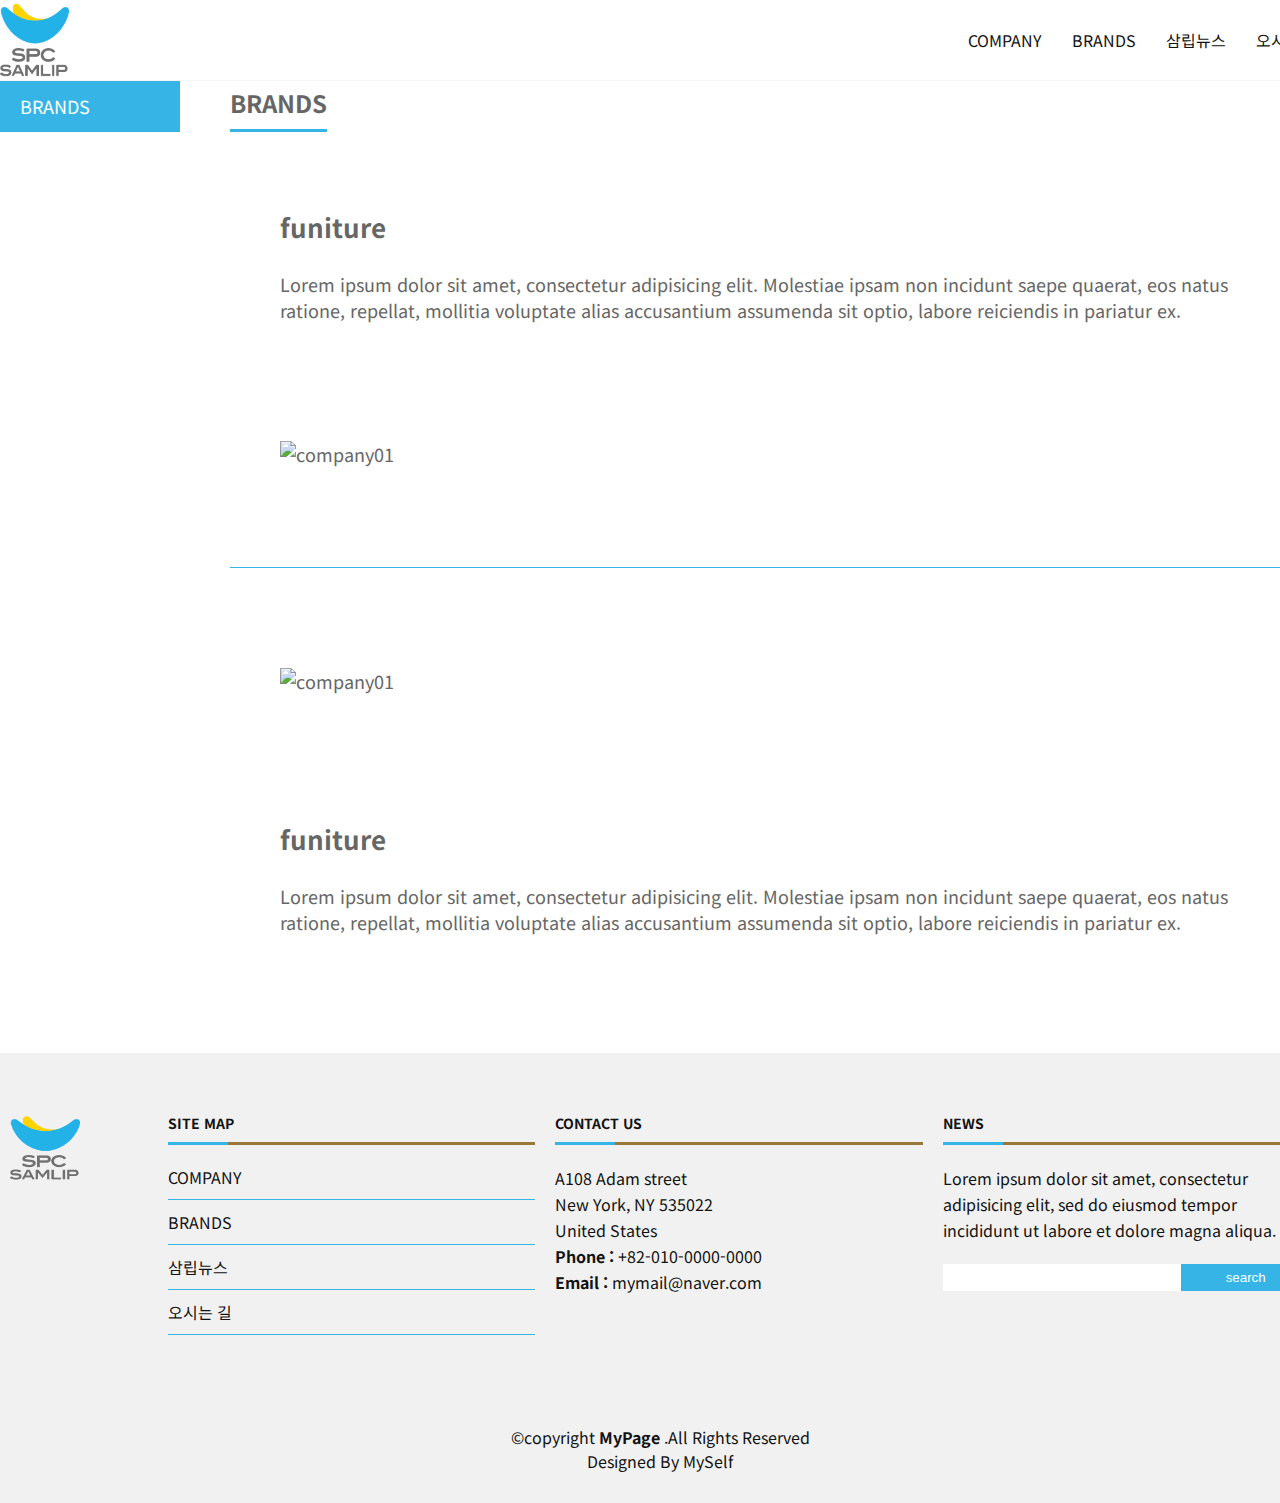
==== brands/brands.html @ 0f2d776e "samlip sass" ====
<!DOCTYPE html>
<html lang="ko" dir="ltr">
  <head>
    <meta charset="utf-8">
    <title>SPC 삼립</title>
    <link rel="stylesheet" href="../css/style.min.css">
    <script type="text/javascript" src="../js/jquery.min.js"></script>
    <script type="text/javascript" src="../js/common.js"></script>
  </head>
  <body class="subpage">
    <div id="wrap">
      <header id="header">
        <!-- 로고 -->
        <h1 id="top-logo">
          <a href="../index.html"><img src="../img/logo/spc-samlip-logo-new.png" alt="logo"></a>
        </h1>
        <!-- 메인메뉴 -->
        <nav id="top-nav">
          <ul>
            <li>
              <a href="../company/introduce.html">COMPANY</a>
              <ul class="sub-menu">
                <li><a href="../company/introduce.html">경영이념</a></li>
                <li><a href="../company/history.html">연혁</a></li>
                <li><a href="../company/ci.html">CI/BI</a></li>
              </ul>
            </li>
            <li><a href="../brands/brands.html">BRANDS</a></li>
            <li><a href="../community/news.html">삼립뉴스</a>
              <ul class="sub-menu">
                <li><a href="../community/news.html">보도자료</a></li>
                <li><a href="../community/recruit.html">공고</a></li>
                <li><a href="../community/notice.html">공지사항</a></li>
              </ul>
            </li>
            <li><a href="../location/location.html">오시는 길</a></li>
          </ul>
        </nav>
      </header>
      <main>
        <!-- content area-->
        <div class="container">
          <!-- 왼쪽 메뉴 -->
          <aside id="lnb">
            <ul>
              <li><a href="../brands/brands.html">BRANDS</a></li>
            </ul>
          </aside>
          <!-- 컨텐츠 본문 영역 -->
          <div class="content">
            <h2 class="sub-title"><span>BRANDS</span></h2>
            <div class="inner">
              <div class="box">
                <div class="items">
                  <h3 class="title">funiture</h3>
                  <p>Lorem ipsum dolor sit amet, consectetur adipisicing elit. Molestiae ipsam non incidunt saepe quaerat, eos natus ratione, repellat, mollitia voluptate alias accusantium assumenda sit optio, labore reiciendis in pariatur ex.</p>
                </div>
                <div class="items">
                  <img src="../img/company/company_img01.jpg" alt="company01">
                </div>
              </div>
            </div>
            <div class="inner">
              <div class="box">
                <div class="items">
                  <img src="../img/company/company_img02.jpg" alt="company01">
                </div>
                <div class="items">
                  <h3 class="title">funiture</h3>
                  <p>Lorem ipsum dolor sit amet, consectetur adipisicing elit. Molestiae ipsam non incidunt saepe quaerat, eos natus ratione, repellat, mollitia voluptate alias accusantium assumenda sit optio, labore reiciendis in pariatur ex.</p>
                </div>
              </div>
            </div>
          </div>
        </div>
      </main>
      <footer id="footer">
        <!-- footer상단영역 -->
        <div class="footer-top">
          <div class="container">
            <div class="row">
              <div class="column footer-logo">
                <!-- footer logo -->
                <img src="../img/logo/spc-samlip-logo-new.png" alt="">
              </div>
              <div class="column">
                <h4>site map</h4>
                <ul>
                  <li><a href="../company/introduce.html">COMPANY</a></li>
                  <li><a href="../brands/brands.html">BRANDS</a></li>
                  <li><a href="../community/news.html">삼립뉴스</a></li>
                  <li><a href="../location/location.html">오시는 길</a></li>
                </ul>
              </div>
              <div class="column">
                <h4>contact us</h4>
                <p>
                  A108 Adam street<br>
                  New York, NY 535022<br>
                  United States<br>
                  <strong>Phone : </strong><a href="tel:+82-10-0000-0000">+82-010-0000-0000</a><br>
                  <strong>Email : </strong><a href="mailto:mymail@naver.com">mymail@naver.com</a>
                </p>
              </div>
              <div class="column news">
                <h4>news</h4>
                <p>Lorem ipsum dolor sit amet, consectetur adipisicing elit, sed do eiusmod tempor incididunt ut labore et dolore magna aliqua.</p>
                <form>
                  <input type="text" name="search"><input type="submit" value="search">
                  <!-- input한줄 띄우고 하면 공백생김 -->
                </form>
              </div>
            </div>
          </div>
        </div>
        <!-- footer하단영역 -->
        <div class="container">
          <div class="copyright">
            &copy;copyright <strong>MyPage</strong> .All Rights Reserved
          </div>
          <div class="credits">
            Designed By <a href="mailto:5446911s2@daum.net">MySelf</a>
          </div>
        </div>
      </footer>
    </div>
  </body>
</html>
---- css/style.min.css ----
@import url("https://fonts.googleapis.com/css2?family=Noto+Sans+KR:wght@100;300;400;500;700;900&display=swap");html,body{height:100%}body{background:#fff;color:#666;font-family:'Noto Sans KR', sans-serif}html,body,ul,li,h1,h2,h4,h5,h6,dd,dl,dt{margin:0;padding:0}li{list-style:none}a{text-decoration:none;color:#121212;transition:.5s}a:hover{color:#36b4e5}.gbtn{display:inline-block;box-sizing:border-box;padding:0 20px;height:50px;line-height:50px;text-align:center;background:#36b4e5;color:#fff;border:1px solid #36b4e5}.gbtn:hover{background:#fff;color:#36b4e5}.box{display:flex}.box .items{box-sizing:border-box;padding:50px;flex:100%;flex-shrink:0;font-size:18px}.box .items .title{font-size:26px}.box .items img{width:100%}.box.items_2 .items{flex:50%}table{width:100%;table-layout:fixed;border-collapse:collapse}table th{padding:20px 15px;text-align:left;font-weight:500;font-size:14px;color:#fff}table th:nth-child(1){width:60%}table td{padding:15px;text-align:left;vertical-align:middle;font-weight:300;font-size:14px;color:#666;border-bottom:1px solid #997939;border-collapse:collapse}table td:nth-child(1){width:60%}table+.gbtn{margin-top:20px}table+.gbtn.right{float:right}.tbl-header{background-color:#f1f1f1}.tbl-content{margin-top:0}.accordian dl{margin:50px auto}.accordian dl dt{font-size:18px;text-indent:3em;color:white;line-height:35px;height:35px;background:#f1f1f1}.accordian dl dd{height:300px;background:#d4d0c8}.accordian dl dd p{text-indent:1em;padding:20px}.map-info-window{width:150px;text-align:center;padding:6px 0}#wrap{width:1320px;margin:0 auto}#wrap #header{position:relative;height:80px;border-bottom:1px solid #f5f5f5}#wrap #header #top-logo{float:left}#wrap #header #top-logo a{height:80px;line-height:80px}#wrap #header #top-logo a img{position:absolute;height:100%}#wrap #header #top-nav{position:relative;height:80px;float:right}#wrap #header #top-nav ul{float:left}#wrap #header #top-nav ul li{position:relative;float:left;margin-left:30px}#wrap #header #top-nav ul li:first-child{margin-left:0}#wrap #header #top-nav ul li a{display:inline-block;width:100%;height:100%;line-height:80px}#wrap #header #top-nav ul li:hover .sub-menu{visibility:visible;top:100%;opacity:1}#wrap #header #top-nav ul li .sub-menu{position:absolute;border:1px solid #36b4e5;visibility:hidden;top:calc(100% - 3px);opacity:0;transition:.3s;z-index:500}#wrap #header #top-nav ul li .sub-menu li{width:100%;margin:0;background:#fff;box-sizing:border-box;padding:0 10px;min-width:150px;transition:.3s}#wrap #header #top-nav ul li .sub-menu li:hover{background:#36b4e5}#wrap #header #top-nav ul li .sub-menu li:hover a{color:#fff}#wrap #header #top-nav ul li .sub-menu li a{line-height:40px;height:40px}#wrap main{min-height:calc(100vh - (80px + 80px + 51px))}#wrap #footer{margin-top:50px;color:#121212;background:#f1f1f1}#wrap #footer .footer-top{padding:60px 0 30px}#wrap #footer>.container{padding:30px 0;text-align:center}#wrap #footer .container .row{display:flex;justify-content:center;flex-wrap:wrap}#wrap #footer .container .row .footer-logo img{height:70px;width:70px}#wrap #footer .container .row .column{flex:25%;padding:0 10px;margin-bottom:30px;box-sizing:border-box}#wrap #footer .container .row .column.footer-logo{flex:100px}#wrap #footer .container .row .column.footer-logo h3{font-size:34px;padding:2px 0 2px 0px;line-height:1;font-weight:700;letter-spacing:3px}#wrap #footer .container .row .column h4{position:relative;font-size:14px;font-weight:700;text-transform:uppercase;padding-bottom:12px;margin-bottom:20px}#wrap #footer .container .row .column h4:before,#wrap #footer .container .row .column h4:after{content:'';position:absolute;display:block;bottom:0px}#wrap #footer .container .row .column h4:before{width:100%;height:3px;background:#997939}#wrap #footer .container .row .column h4:after{width:60px;height:3px;background:#36b4e5}#wrap #footer .container .row .column ul li{border-bottom:1px solid #36b4e5;padding:10px 0}#wrap #footer .container .row .column ul li:first-child{padding-top:0}#wrap #footer .container .row .column p{line-height:26px}#wrap #footer .container .row .column.news p{margin-bottom:20px}#wrap #footer .container .row .column.news input[type=text]{border:0;padding:6px 8px;width:65%;box-sizing:border-box}#wrap #footer .container .row .column.news input[type=submit]{border:0;padding:6px 0px;width:35%;background:#36b4e5;color:white;cursor:pointer}.mainbanner{position:relative;display:block;height:550px;background-image:url("../img/main/spc-samlip-good-food-happy-life.jpg");background-repeat:no-repeat;background-size:cover}.mainbanner.second{background-image:url("../img/main/spc-samlip-main-banner-01.jpg")}.mainbanner.third{background-image:url("../img/main/spc-samlip-main-banner-02.jpg")}.mainbanner.forth{background-image:url("../img/main/spc-samlip-main-banner-03.jpg")}.mainbanner.fifth{background-image:url("../img/main/slide-fresh-02.jpg")}.inner:nth-child(1){margin-top:50px}.inner .box.items_2 .itmes h3{margin-bottom:20px}.inner .box.items_2 .itmes p{margin-top:20px}.inner .box.items_2 .itmes p+a{margin-top:50px}.swiper .swiper-wrapper .swiper-slide h2{font-size:4.43rem;letter-spacing:0.5px;line-height:1;color:#fff;display:block}.swiper .swiper-wrapper .swiper-slide p{font-size:1.131rem;line-height:1.36;font-weight:500}body.subpage main .container{display:flex}body.subpage main .container #lnb{flex:230px;flex-shrink:0;flex-grow:0;box-sizing:border-box;padding-right:50px}body.subpage main .container #lnb ul li{border-bottom:1px solid #36b4e5}body.subpage main .container #lnb ul li a{display:inline-block;width:100%;height:100%;line-height:50px;font-size:18px;box-sizing:border-box;transition:.5s}body.subpage main .container #lnb ul li a:hover{padding-left:20px}body.subpage main .container #lnb ul li a.on{color:#fff;background:#36b4e5;padding-left:20px}body.subpage main .container .sub-title+.tbl-header{margin-top:50px}body.subpage main .container .sub-title span{position:relative;display:inline-block;line-height:43px;padding-bottom:8px}body.subpage main .container .sub-title span:after{content:'';position:absolute;height:3px;background:#36b4e5;width:100%;bottom:0;left:0}body.subpage main .container .inner+.inner{margin-top:50px;padding-top:50px;border-top:1px solid #36b4e5}body.subpage main .container .inner .box{flex-wrap:wrap}
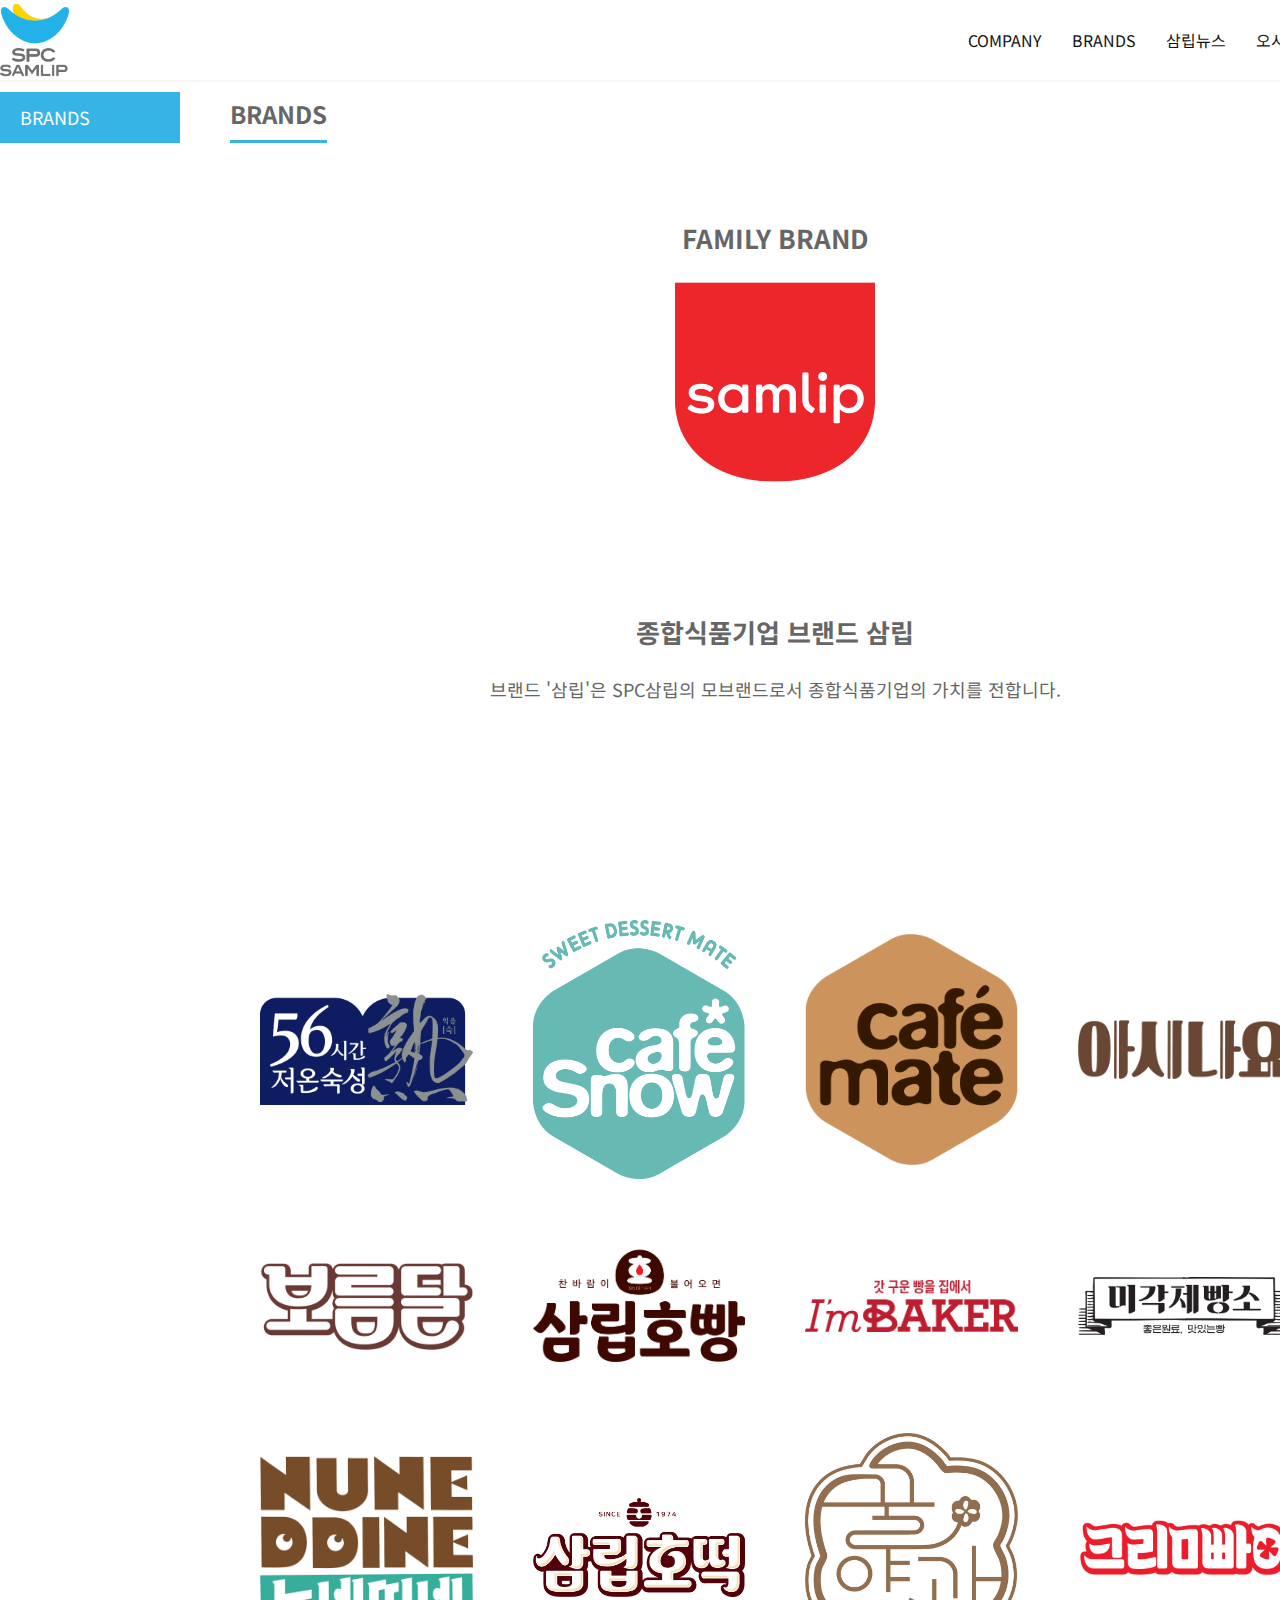
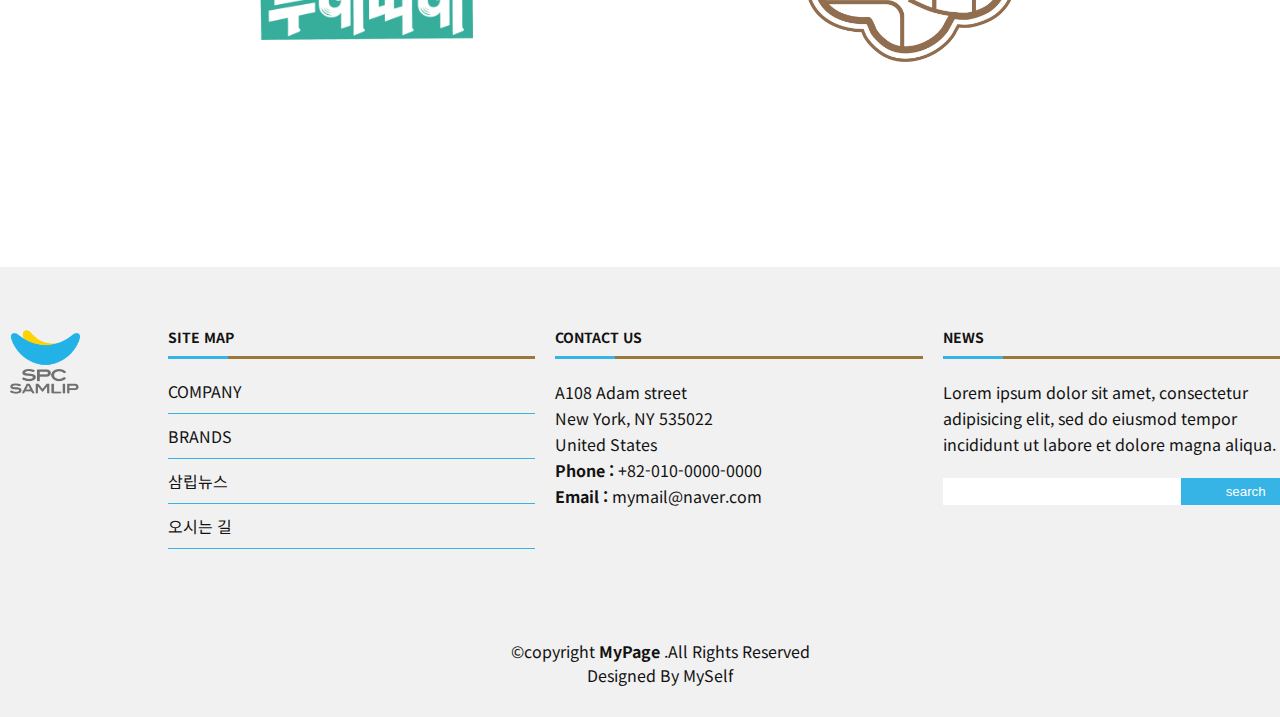
==== commit 28b03021: "subpage" ====
--- a/brands/brands.html
+++ b/brands/brands.html
@@ -1,128 +1,187 @@
 <!DOCTYPE html>
 <html lang="ko" dir="ltr">
-  <head>
-    <meta charset="utf-8">
-    <title>SPC 삼립</title>
-    <link rel="stylesheet" href="../css/style.min.css">
-    <script type="text/javascript" src="../js/jquery.min.js"></script>
-    <script type="text/javascript" src="../js/common.js"></script>
-  </head>
-  <body class="subpage">
-    <div id="wrap">
-      <header id="header">
-        <!-- 로고 -->
-        <h1 id="top-logo">
-          <a href="../index.html"><img src="../img/logo/spc-samlip-logo-new.png" alt="logo"></a>
-        </h1>
-        <!-- 메인메뉴 -->
-        <nav id="top-nav">
+
+<head>
+  <meta charset="utf-8">
+  <title>SPC 삼립</title>
+  <link rel="stylesheet" href="../css/style.min.css">
+  <script type="text/javascript" src="../js/jquery.min.js"></script>
+  <script type="text/javascript" src="../js/common.js"></script>
+</head>
+
+<body class="subpage">
+  <div id="wrap">
+    <header id="header">
+      <!-- 로고 -->
+      <h1 id="top-logo">
+        <a href="../index.html"><img src="../img/logo/spc-samlip-logo-new.png" alt="logo"></a>
+      </h1>
+      <!-- 메인메뉴 -->
+      <nav id="top-nav">
+        <ul>
+          <li>
+            <a href="../company/introduce.html">COMPANY</a>
+            <ul class="sub-menu">
+              <li><a href="../company/introduce.html">경영이념</a></li>
+              <li><a href="../company/history.html">연혁</a></li>
+              <li><a href="../company/ci.html">CI/BI</a></li>
+            </ul>
+          </li>
+          <li><a href="../brands/brands.html">BRANDS</a></li>
+          <li><a href="../community/news.html">삼립뉴스</a>
+            <ul class="sub-menu">
+              <li><a href="../community/news.html">보도자료</a></li>
+              <li><a href="../community/recruit.html">공고</a></li>
+              <li><a href="../community/notice.html">공지사항</a></li>
+            </ul>
+          </li>
+          <li><a href="../location/location.html">오시는 길</a></li>
+        </ul>
+      </nav>
+    </header>
+    <main>
+      <!-- content area-->
+      <div class="container">
+        <!-- 왼쪽 메뉴 -->
+        <aside id="lnb">
           <ul>
-            <li>
-              <a href="../company/introduce.html">COMPANY</a>
-              <ul class="sub-menu">
-                <li><a href="../company/introduce.html">경영이념</a></li>
-                <li><a href="../company/history.html">연혁</a></li>
-                <li><a href="../company/ci.html">CI/BI</a></li>
-              </ul>
-            </li>
             <li><a href="../brands/brands.html">BRANDS</a></li>
-            <li><a href="../community/news.html">삼립뉴스</a>
-              <ul class="sub-menu">
-                <li><a href="../community/news.html">보도자료</a></li>
-                <li><a href="../community/recruit.html">공고</a></li>
-                <li><a href="../community/notice.html">공지사항</a></li>
-              </ul>
-            </li>
-            <li><a href="../location/location.html">오시는 길</a></li>
           </ul>
-        </nav>
-      </header>
-      <main>
-        <!-- content area-->
-        <div class="container">
-          <!-- 왼쪽 메뉴 -->
-          <aside id="lnb">
-            <ul>
-              <li><a href="../brands/brands.html">BRANDS</a></li>
-            </ul>
-          </aside>
-          <!-- 컨텐츠 본문 영역 -->
-          <div class="content">
-            <h2 class="sub-title"><span>BRANDS</span></h2>
-            <div class="inner">
-              <div class="box">
-                <div class="items">
-                  <h3 class="title">funiture</h3>
-                  <p>Lorem ipsum dolor sit amet, consectetur adipisicing elit. Molestiae ipsam non incidunt saepe quaerat, eos natus ratione, repellat, mollitia voluptate alias accusantium assumenda sit optio, labore reiciendis in pariatur ex.</p>
+        </aside>
+        <!-- 컨텐츠 본문 영역 -->
+        <div class="content">
+          <h2 class="sub-title"><span>BRANDS</span></h2>
+          <div class="inner">
+            <div class="box wrap">
+              <div class="items">
+                <h3 class="title">FAMILY BRAND</h3>
+                <a href="#"><img src="../img/brands/samlip-logo.png" alt="logo" style="width: 202px;"></a>
+              </div>
+              <div class="items">
+                <h3 class="title">종합식품기업 브랜드 삼립</h3>
+                <p>브랜드 '삼립'은 SPC삼립의 모브랜드로서 종합식품기업의 가치를 전합니다.</p>
+              </div>
+            </div>
+          </div>
+          <!-- column layout -->
+          <section id="ourbrand">
+            <div class="row">
+              <!-- <h2>Our Clients</h2> -->
+              <div class="column">
+                <div class="inner none-type">
+                  <img src="../img/brands/bakery/56_logo-1.png" alt="bakery01">
                 </div>
-                <div class="items">
-                  <img src="../img/company/company_img01.jpg" alt="company01">
+              </div>
+              <div class="column">
+                <div class="inner none-type">
+                  <img src="../img/brands/bakery/cafe-snow-new-bi.png" alt="bakery02">
+                </div>
+              </div>
+              <div class="column">
+                <div class="inner none-type">
+                  <img src="../img/brands/bakery/cafemate-logo-original.png" alt="bakery03">
+                </div>
+              </div>
+              <div class="column">
+                <div class="inner none-type">
+                  <img src="../img/brands/bakery/castella-logo-original.png" alt="bakery04">
+                </div>
+              </div>
+              <div class="column">
+                <div class="inner none-type">
+                  <img src="../img/brands/bakery/fullmoon-logo.png" alt="bakery05">
+                </div>
+              </div>
+              <div class="column">
+                <div class="inner none-type">
+                  <img src="../img/brands/bakery/hopang-logo-original-1.png" alt="bakery06">
+                </div>
+              </div>
+              <div class="column">
+                <div class="inner none-type">
+                  <img src="../img/brands/bakery/logo-imbaker.png" alt="bakery07">
+                </div>
+              </div>
+              <div class="column">
+                <div class="inner none-type">
+                  <img src="../img/brands/bakery/meegak.png" alt="bakery08">
+                </div>
+              </div>
+              <div class="column">
+                <div class="inner none-type">
+                  <img src="../img/brands/bakery/nuneddine-logo-original.png" alt="bakery09">
+                </div>
+              </div>
+              <div class="column">
+                <div class="inner none-type">
+                  <img src="../img/brands/bakery/samlip-hodduk.png" alt="bakery10">
+                </div>
+              </div>
+              <div class="column">
+                <div class="inner none-type">
+                  <img src="../img/brands/bakery/sweet-teafood-logo-original-1.png" alt="bakery11">
+                </div>
+              </div>
+              <div class="column">
+                <div class="inner none-type">
+                  <img src="../img/brands/bakery/cream-logo-origin.png" alt="bakery12">
                 </div>
               </div>
             </div>
-            <div class="inner">
-              <div class="box">
-                <div class="items">
-                  <img src="../img/company/company_img02.jpg" alt="company01">
-                </div>
-                <div class="items">
-                  <h3 class="title">funiture</h3>
-                  <p>Lorem ipsum dolor sit amet, consectetur adipisicing elit. Molestiae ipsam non incidunt saepe quaerat, eos natus ratione, repellat, mollitia voluptate alias accusantium assumenda sit optio, labore reiciendis in pariatur ex.</p>
-                </div>
-              </div>
+          </section>
+        </div>
+      </div>
+    </main>
+    <footer id="footer">
+      <!-- footer상단영역 -->
+      <div class="footer-top">
+        <div class="container">
+          <div class="row">
+            <div class="column footer-logo">
+              <!-- footer logo -->
+              <img src="../img/logo/spc-samlip-logo-new.png" alt="">
+            </div>
+            <div class="column">
+              <h4>site map</h4>
+              <ul>
+                <li><a href="../company/introduce.html">COMPANY</a></li>
+                <li><a href="../brands/brands.html">BRANDS</a></li>
+                <li><a href="../community/news.html">삼립뉴스</a></li>
+                <li><a href="../location/location.html">오시는 길</a></li>
+              </ul>
+            </div>
+            <div class="column">
+              <h4>contact us</h4>
+              <p>
+                A108 Adam street<br>
+                New York, NY 535022<br>
+                United States<br>
+                <strong>Phone : </strong><a href="tel:+82-10-0000-0000">+82-010-0000-0000</a><br>
+                <strong>Email : </strong><a href="mailto:mymail@naver.com">mymail@naver.com</a>
+              </p>
+            </div>
+            <div class="column news">
+              <h4>news</h4>
+              <p>Lorem ipsum dolor sit amet, consectetur adipisicing elit, sed do eiusmod tempor incididunt ut labore et dolore magna aliqua.</p>
+              <form>
+                <input type="text" name="search"><input type="submit" value="search">
+                <!-- input한줄 띄우고 하면 공백생김 -->
+              </form>
             </div>
           </div>
         </div>
-      </main>
-      <footer id="footer">
-        <!-- footer상단영역 -->
-        <div class="footer-top">
-          <div class="container">
-            <div class="row">
-              <div class="column footer-logo">
-                <!-- footer logo -->
-                <img src="../img/logo/spc-samlip-logo-new.png" alt="">
-              </div>
-              <div class="column">
-                <h4>site map</h4>
-                <ul>
-                  <li><a href="../company/introduce.html">COMPANY</a></li>
-                  <li><a href="../brands/brands.html">BRANDS</a></li>
-                  <li><a href="../community/news.html">삼립뉴스</a></li>
-                  <li><a href="../location/location.html">오시는 길</a></li>
-                </ul>
-              </div>
-              <div class="column">
-                <h4>contact us</h4>
-                <p>
-                  A108 Adam street<br>
-                  New York, NY 535022<br>
-                  United States<br>
-                  <strong>Phone : </strong><a href="tel:+82-10-0000-0000">+82-010-0000-0000</a><br>
-                  <strong>Email : </strong><a href="mailto:mymail@naver.com">mymail@naver.com</a>
-                </p>
-              </div>
-              <div class="column news">
-                <h4>news</h4>
-                <p>Lorem ipsum dolor sit amet, consectetur adipisicing elit, sed do eiusmod tempor incididunt ut labore et dolore magna aliqua.</p>
-                <form>
-                  <input type="text" name="search"><input type="submit" value="search">
-                  <!-- input한줄 띄우고 하면 공백생김 -->
-                </form>
-              </div>
-            </div>
-          </div>
+      </div>
+      <!-- footer하단영역 -->
+      <div class="container">
+        <div class="copyright">
+          &copy;copyright <strong>MyPage</strong> .All Rights Reserved
         </div>
-        <!-- footer하단영역 -->
-        <div class="container">
-          <div class="copyright">
-            &copy;copyright <strong>MyPage</strong> .All Rights Reserved
-          </div>
-          <div class="credits">
-            Designed By <a href="mailto:5446911s2@daum.net">MySelf</a>
-          </div>
+        <div class="credits">
+          Designed By <a href="mailto:5446911s2@daum.net">MySelf</a>
         </div>
-      </footer>
-    </div>
-  </body>
+      </div>
+    </footer>
+  </div>
+</body>
+
 </html>
--- a/css/style.min.css
+++ b/css/style.min.css
@@ -1 +1 @@
-@import url("https://fonts.googleapis.com/css2?family=Noto+Sans+KR:wght@100;300;400;500;700;900&display=swap");html,body{height:100%}body{background:#fff;color:#666;font-family:'Noto Sans KR', sans-serif}html,body,ul,li,h1,h2,h4,h5,h6,dd,dl,dt{margin:0;padding:0}li{list-style:none}a{text-decoration:none;color:#121212;transition:.5s}a:hover{color:#36b4e5}.gbtn{display:inline-block;box-sizing:border-box;padding:0 20px;height:50px;line-height:50px;text-align:center;background:#36b4e5;color:#fff;border:1px solid #36b4e5}.gbtn:hover{background:#fff;color:#36b4e5}.box{display:flex}.box .items{box-sizing:border-box;padding:50px;flex:100%;flex-shrink:0;font-size:18px}.box .items .title{font-size:26px}.box .items img{width:100%}.box.items_2 .items{flex:50%}table{width:100%;table-layout:fixed;border-collapse:collapse}table th{padding:20px 15px;text-align:left;font-weight:500;font-size:14px;color:#fff}table th:nth-child(1){width:60%}table td{padding:15px;text-align:left;vertical-align:middle;font-weight:300;font-size:14px;color:#666;border-bottom:1px solid #997939;border-collapse:collapse}table td:nth-child(1){width:60%}table+.gbtn{margin-top:20px}table+.gbtn.right{float:right}.tbl-header{background-color:#f1f1f1}.tbl-content{margin-top:0}.accordian dl{margin:50px auto}.accordian dl dt{font-size:18px;text-indent:3em;color:white;line-height:35px;height:35px;background:#f1f1f1}.accordian dl dd{height:300px;background:#d4d0c8}.accordian dl dd p{text-indent:1em;padding:20px}.map-info-window{width:150px;text-align:center;padding:6px 0}#wrap{width:1320px;margin:0 auto}#wrap #header{position:relative;height:80px;border-bottom:1px solid #f5f5f5}#wrap #header #top-logo{float:left}#wrap #header #top-logo a{height:80px;line-height:80px}#wrap #header #top-logo a img{position:absolute;height:100%}#wrap #header #top-nav{position:relative;height:80px;float:right}#wrap #header #top-nav ul{float:left}#wrap #header #top-nav ul li{position:relative;float:left;margin-left:30px}#wrap #header #top-nav ul li:first-child{margin-left:0}#wrap #header #top-nav ul li a{display:inline-block;width:100%;height:100%;line-height:80px}#wrap #header #top-nav ul li:hover .sub-menu{visibility:visible;top:100%;opacity:1}#wrap #header #top-nav ul li .sub-menu{position:absolute;border:1px solid #36b4e5;visibility:hidden;top:calc(100% - 3px);opacity:0;transition:.3s;z-index:500}#wrap #header #top-nav ul li .sub-menu li{width:100%;margin:0;background:#fff;box-sizing:border-box;padding:0 10px;min-width:150px;transition:.3s}#wrap #header #top-nav ul li .sub-menu li:hover{background:#36b4e5}#wrap #header #top-nav ul li .sub-menu li:hover a{color:#fff}#wrap #header #top-nav ul li .sub-menu li a{line-height:40px;height:40px}#wrap main{min-height:calc(100vh - (80px + 80px + 51px))}#wrap #footer{margin-top:50px;color:#121212;background:#f1f1f1}#wrap #footer .footer-top{padding:60px 0 30px}#wrap #footer>.container{padding:30px 0;text-align:center}#wrap #footer .container .row{display:flex;justify-content:center;flex-wrap:wrap}#wrap #footer .container .row .footer-logo img{height:70px;width:70px}#wrap #footer .container .row .column{flex:25%;padding:0 10px;margin-bottom:30px;box-sizing:border-box}#wrap #footer .container .row .column.footer-logo{flex:100px}#wrap #footer .container .row .column.footer-logo h3{font-size:34px;padding:2px 0 2px 0px;line-height:1;font-weight:700;letter-spacing:3px}#wrap #footer .container .row .column h4{position:relative;font-size:14px;font-weight:700;text-transform:uppercase;padding-bottom:12px;margin-bottom:20px}#wrap #footer .container .row .column h4:before,#wrap #footer .container .row .column h4:after{content:'';position:absolute;display:block;bottom:0px}#wrap #footer .container .row .column h4:before{width:100%;height:3px;background:#997939}#wrap #footer .container .row .column h4:after{width:60px;height:3px;background:#36b4e5}#wrap #footer .container .row .column ul li{border-bottom:1px solid #36b4e5;padding:10px 0}#wrap #footer .container .row .column ul li:first-child{padding-top:0}#wrap #footer .container .row .column p{line-height:26px}#wrap #footer .container .row .column.news p{margin-bottom:20px}#wrap #footer .container .row .column.news input[type=text]{border:0;padding:6px 8px;width:65%;box-sizing:border-box}#wrap #footer .container .row .column.news input[type=submit]{border:0;padding:6px 0px;width:35%;background:#36b4e5;color:white;cursor:pointer}.mainbanner{position:relative;display:block;height:550px;background-image:url("../img/main/spc-samlip-good-food-happy-life.jpg");background-repeat:no-repeat;background-size:cover}.mainbanner.second{background-image:url("../img/main/spc-samlip-main-banner-01.jpg")}.mainbanner.third{background-image:url("../img/main/spc-samlip-main-banner-02.jpg")}.mainbanner.forth{background-image:url("../img/main/spc-samlip-main-banner-03.jpg")}.mainbanner.fifth{background-image:url("../img/main/slide-fresh-02.jpg")}.inner:nth-child(1){margin-top:50px}.inner .box.items_2 .itmes h3{margin-bottom:20px}.inner .box.items_2 .itmes p{margin-top:20px}.inner .box.items_2 .itmes p+a{margin-top:50px}.swiper .swiper-wrapper .swiper-slide h2{font-size:4.43rem;letter-spacing:0.5px;line-height:1;color:#fff;display:block}.swiper .swiper-wrapper .swiper-slide p{font-size:1.131rem;line-height:1.36;font-weight:500}body.subpage main .container{display:flex}body.subpage main .container #lnb{flex:230px;flex-shrink:0;flex-grow:0;box-sizing:border-box;padding-right:50px}body.subpage main .container #lnb ul li{border-bottom:1px solid #36b4e5}body.subpage main .container #lnb ul li a{display:inline-block;width:100%;height:100%;line-height:50px;font-size:18px;box-sizing:border-box;transition:.5s}body.subpage main .container #lnb ul li a:hover{padding-left:20px}body.subpage main .container #lnb ul li a.on{color:#fff;background:#36b4e5;padding-left:20px}body.subpage main .container .sub-title+.tbl-header{margin-top:50px}body.subpage main .container .sub-title span{position:relative;display:inline-block;line-height:43px;padding-bottom:8px}body.subpage main .container .sub-title span:after{content:'';position:absolute;height:3px;background:#36b4e5;width:100%;bottom:0;left:0}body.subpage main .container .inner+.inner{margin-top:50px;padding-top:50px;border-top:1px solid #36b4e5}body.subpage main .container .inner .box{flex-wrap:wrap}
+@import url("https://fonts.googleapis.com/css2?family=Noto+Sans+KR:wght@100;300;400;500;700;900&display=swap");html,body{height:100%}body{background:#fff;color:#666;font-family:'Noto Sans KR', sans-serif}html,body,ul,li,h1,h2,h4,h5,h6,dd,dl,dt{margin:0;padding:0}li{list-style:none}a{text-decoration:none;color:#121212;transition:.5s}a:hover{color:#36b4e5}.gbtn{display:inline-block;box-sizing:border-box;padding:0 20px;height:50px;line-height:50px;text-align:center;background:#36b4e5;color:#fff;border:1px solid #36b4e5}.gbtn:hover{background:#fff;color:#36b4e5}.box{display:flex}.box .items{box-sizing:border-box;padding:50px;flex:100%;flex-shrink:0;font-size:18px}.box .items .title{font-size:26px}.box .items img{width:100%}.box.items_2 .items{flex:50%}table{width:100%;table-layout:fixed;border-collapse:collapse}table th{padding:20px 15px;text-align:left;font-weight:500;font-size:14px;color:black}table th:nth-child(1){width:60%}table td{padding:15px;text-align:left;vertical-align:middle;font-weight:300;font-size:14px;color:#666;border-bottom:1px solid #dbdbdb;border-collapse:collapse}table td:nth-child(1){width:60%}table+.gbtn{margin-top:20px}table+.gbtn.right{float:right}.tbl-header{background-color:#f1f1f1}.tbl-content{margin-top:0}.accordian dl{margin:50px auto}.accordian dl dt{font-size:18px;text-indent:3em;color:white;line-height:35px;height:35px;background:#f1f1f1}.accordian dl dd{height:300px;background:#d4d0c8}.accordian dl dd p{text-indent:1em;padding:20px}.map-info-window{width:150px;text-align:center;padding:6px 0}section{position:relative;display:flex;justify-content:center;align-items:center;background:white;box-sizing:border-box;overflow:hidden}section .row{position:relative;display:flex;justify-content:space-between;align-items:center;flex-wrap:wrap;color:#333;padding:120px 0;z-index:500;box-sizing:border-box}section .row>h2{position:absolute;height:80px;line-height:80px;top:0;right:0;left:0;text-align:center}section .row .column{flex:25%}section .row .column .inner{text-align:center;margin:15px;padding:15px;border:1px solid #f1f1f1;background:white;box-shadow:2px 2px 2px rgba(0,0,0,0.2);border-radius:5px}section .row .column .inner.none-type{border:0;box-shadow:none;background:none}section .row .column .inner img{width:100%}.inner-rlcontent{margin-top:30px;width:100%;float:left}.inner-rlcontent .section-left{width:262px;float:left;margin:0 30px 0 0}.inner-rlcontent .section-left dl{width:100%;float:left;margin:0}.inner-rlcontent .section-left dl dt{width:80px;float:left;margin:0 0 10px 0;font-weight:400}.inner-rlcontent .section-left dl dd{width:calc(100% - 80px);font-size:400;float:left;margin:0 0 10px 0;color:#999}.inner-rlcontent .section-right{width:calc(100% - 292px);float:left;margin:0}.inner-rlcontent .section-right img{width:100%}#wrap{width:1320px;margin:0 auto}#wrap #header{position:relative;height:80px;border-bottom:2px solid #f5f5f5}#wrap #header #top-logo{float:left}#wrap #header #top-logo a{height:80px;line-height:80px}#wrap #header #top-logo a img{position:absolute;height:100%}#wrap #header #top-nav{position:relative;height:80px;float:right}#wrap #header #top-nav ul{float:left}#wrap #header #top-nav ul li{position:relative;float:left;margin-left:30px}#wrap #header #top-nav ul li:first-child{margin-left:0}#wrap #header #top-nav ul li a{display:inline-block;width:100%;height:100%;line-height:80px}#wrap #header #top-nav ul li:hover .sub-menu{visibility:visible;top:100%;opacity:1}#wrap #header #top-nav ul li .sub-menu{position:absolute;border:1px solid #36b4e5;visibility:hidden;top:calc(100% - 3px);opacity:0;transition:.3s;z-index:500}#wrap #header #top-nav ul li .sub-menu li{width:100%;margin:0;background:#fff;box-sizing:border-box;padding:0 10px;min-width:150px;transition:.3s}#wrap #header #top-nav ul li .sub-menu li:hover{background:#36b4e5}#wrap #header #top-nav ul li .sub-menu li:hover a{color:#fff}#wrap #header #top-nav ul li .sub-menu li a{line-height:40px;height:40px}#wrap main{min-height:calc(100vh - (80px + 80px + 51px));margin-top:10px}#wrap #footer{margin-top:50px;color:#121212;background:#f1f1f1}#wrap #footer .footer-top{padding:60px 0 30px}#wrap #footer>.container{padding:30px 0;text-align:center}#wrap #footer .container .row{display:flex;justify-content:center;flex-wrap:wrap}#wrap #footer .container .row .footer-logo img{height:70px;width:70px}#wrap #footer .container .row .column{flex:25%;padding:0 10px;margin-bottom:30px;box-sizing:border-box}#wrap #footer .container .row .column.footer-logo{flex:100px}#wrap #footer .container .row .column.footer-logo h3{font-size:34px;padding:2px 0 2px 0px;line-height:1;font-weight:700;letter-spacing:3px}#wrap #footer .container .row .column h4{position:relative;font-size:14px;font-weight:700;text-transform:uppercase;padding-bottom:12px;margin-bottom:20px}#wrap #footer .container .row .column h4:before,#wrap #footer .container .row .column h4:after{content:'';position:absolute;display:block;bottom:0px}#wrap #footer .container .row .column h4:before{width:100%;height:3px;background:#997939}#wrap #footer .container .row .column h4:after{width:60px;height:3px;background:#36b4e5}#wrap #footer .container .row .column ul li{border-bottom:1px solid #36b4e5;padding:10px 0}#wrap #footer .container .row .column ul li:first-child{padding-top:0}#wrap #footer .container .row .column p{line-height:26px}#wrap #footer .container .row .column.news p{margin-bottom:20px}#wrap #footer .container .row .column.news input[type=text]{border:0;padding:6px 8px;width:65%;box-sizing:border-box}#wrap #footer .container .row .column.news input[type=submit]{border:0;padding:6px 0px;width:35%;background:#36b4e5;color:white;cursor:pointer}.mainbanner{position:relative;display:block;height:550px;background-image:url("../img/main/spc-samlip-good-food-happy-life.jpg");background-repeat:no-repeat;background-size:cover}.mainbanner.second{background-image:url("../img/main/spc-samlip-main-banner-01.jpg")}.mainbanner.third{background-image:url("../img/main/spc-samlip-main-banner-02.jpg")}.mainbanner.forth{background-image:url("../img/main/spc-samlip-main-banner-03.jpg")}.mainbanner.fifth{background-image:url("../img/main/slide-fresh-02.jpg")}.inner:nth-child(1){margin-top:50px}.inner .box.items_2 .itmes h3{margin-bottom:20px}.inner .box.items_2 .itmes p{margin-top:20px}.inner .box.items_2 .itmes p+a{margin-top:50px}.swiper .swiper-wrapper .swiper-slide h2{font-size:4.43rem;letter-spacing:0.5px;line-height:1;color:#fff;display:block}.swiper .swiper-wrapper .swiper-slide p{font-size:1.131rem;line-height:1.36;font-weight:500}body.subpage main .container{display:flex}body.subpage main .container #lnb{flex:230px;flex-shrink:0;flex-grow:0;box-sizing:border-box;padding-right:50px}body.subpage main .container #lnb ul li{border-bottom:1px solid #36b4e5}body.subpage main .container #lnb ul li a{display:inline-block;width:100%;height:100%;line-height:50px;font-size:18px;box-sizing:border-box;transition:.5s}body.subpage main .container #lnb ul li a:hover{padding-left:20px}body.subpage main .container #lnb ul li a.on{color:#fff;background:#36b4e5;padding-left:20px}body.subpage main .container .sub-title+.tbl-header{margin-top:50px}body.subpage main .container .sub-title span{position:relative;display:inline-block;line-height:43px;padding-bottom:8px}body.subpage main .container .sub-title span:after{content:'';position:absolute;height:3px;background:#36b4e5;width:100%;bottom:0;left:0}body.subpage main .container .inner+.inner{margin-top:50px;padding-top:50px;border-top:1px solid #36b4e5}body.subpage main .container .inner .box.wrap{flex-wrap:wrap;text-align:center}
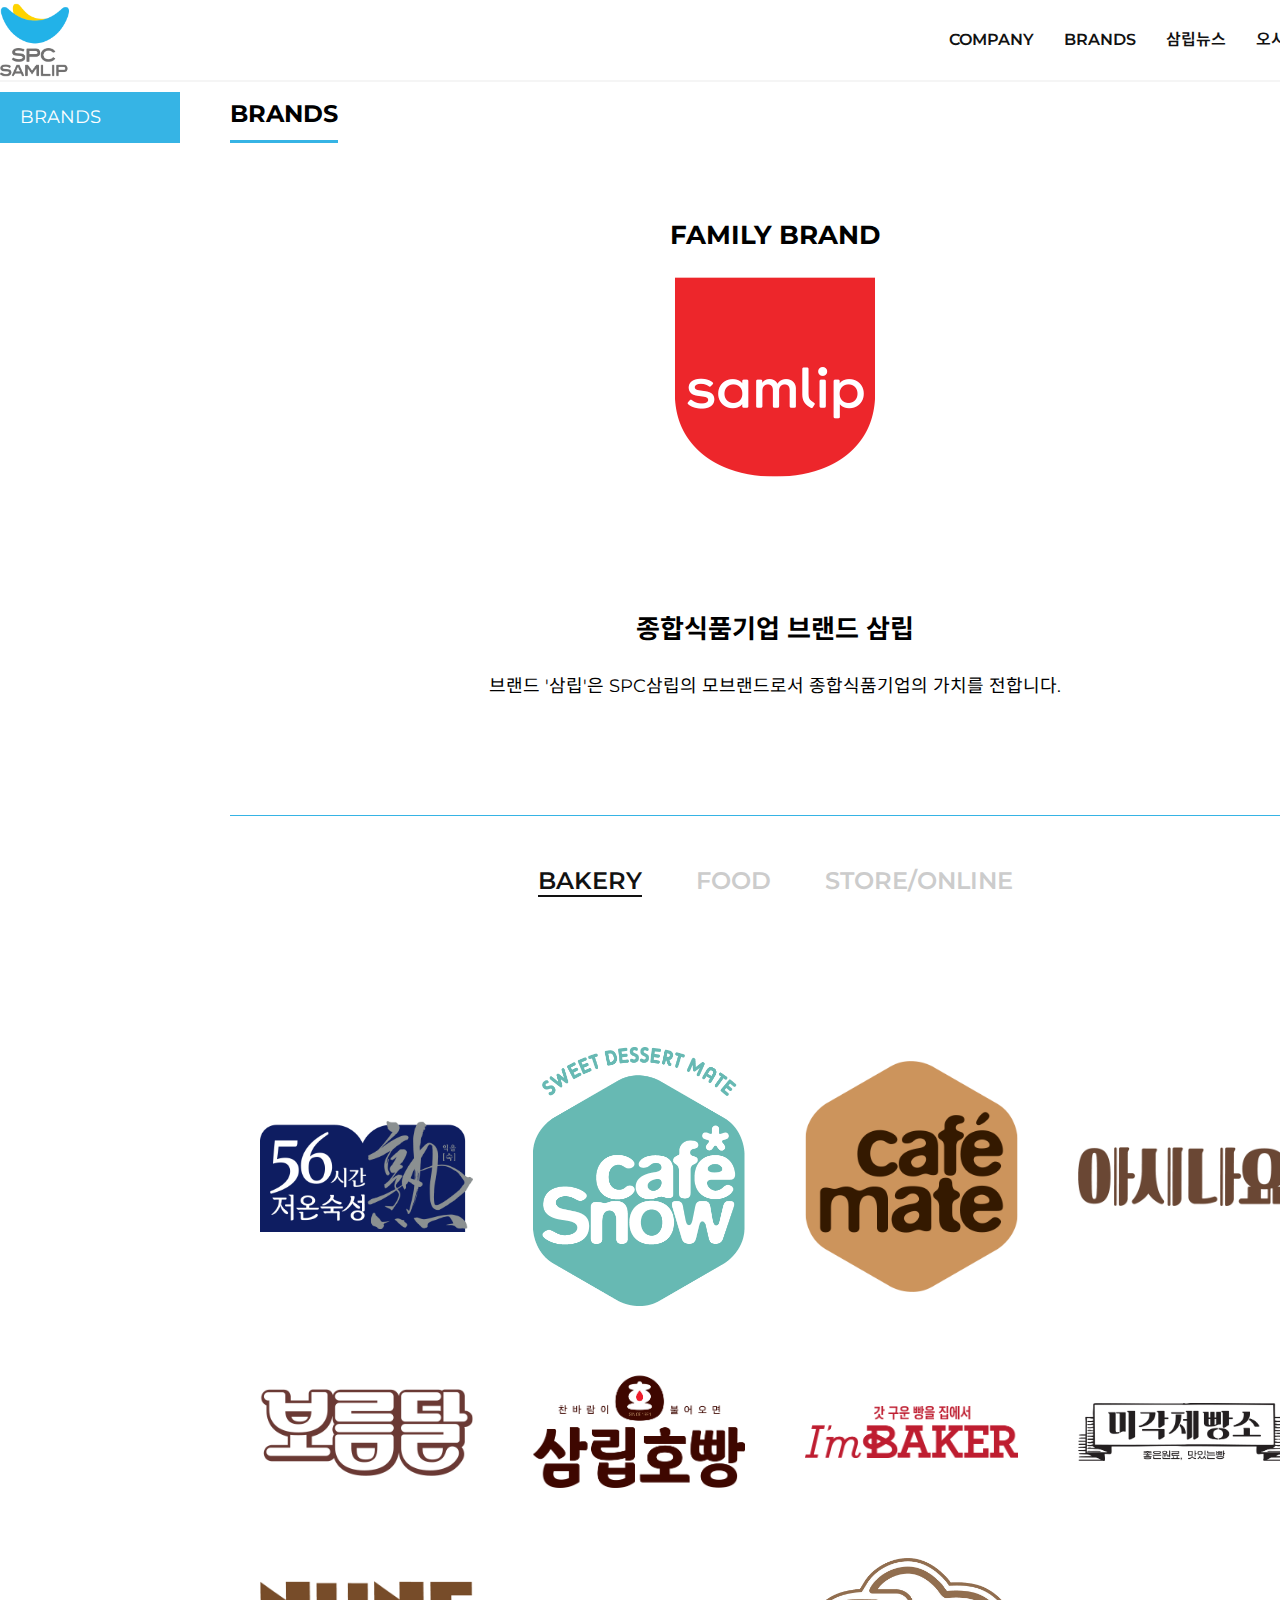
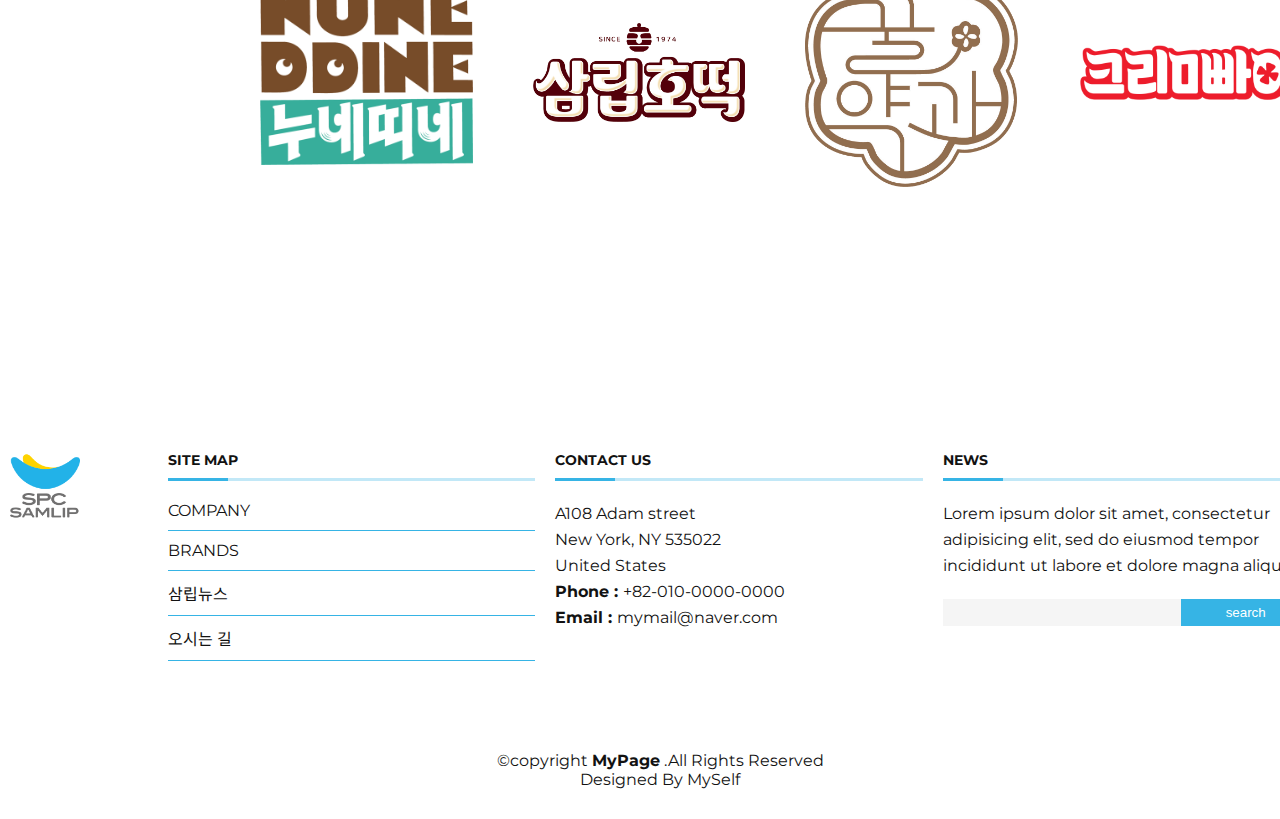
==== commit 66e32a7c: "detail" ====
--- a/brands/brands.html
+++ b/brands/brands.html
@@ -63,10 +63,16 @@
               </div>
             </div>
           </div>
+          <div class="inner brand-btn">
+            <ul>
+              <li class="on">BAKERY</li>
+              <li>FOOD</li>
+              <li>STORE/ONLINE</li>
+            </ul>
+          </div>
           <!-- column layout -->
-          <section id="ourbrand">
+          <section id="bakery" class="on brand">
             <div class="row">
-              <!-- <h2>Our Clients</h2> -->
               <div class="column">
                 <div class="inner none-type">
                   <img src="../img/brands/bakery/56_logo-1.png" alt="bakery01">
@@ -125,6 +131,93 @@
               <div class="column">
                 <div class="inner none-type">
                   <img src="../img/brands/bakery/cream-logo-origin.png" alt="bakery12">
+                </div>
+              </div>
+            </div>
+          </section>
+          <section id="food" class="brand">
+            <div class="row">
+              <div class="column">
+                <div class="inner none-type">
+                  <img src="../img/brands/food/dayerie-bi.png" alt="food01">
+                </div>
+              </div>
+              <div class="column">
+                <div class="inner none-type">
+                  <img src="../img/brands/food/gruchks-schwein-origianl-black-1.png" alt="food02">
+                </div>
+              </div>
+              <div class="column">
+                <div class="inner none-type">
+                  <img src="../img/brands/food/himyeon-logo-1.png" alt="food03">
+                </div>
+              </div>
+              <div class="column">
+                <div class="inner none-type">
+                  <img src="../img/brands/food/jammys-logo.png" alt="food04">
+                </div>
+              </div>
+              <div class="column">
+                <div class="inner none-type">
+                  <img src="../img/brands/food/kraft-heinz-logo.png" alt="food05">
+                </div>
+              </div>
+              <div class="column">
+                <div class="inner none-type">
+                  <img src="../img/brands/food/mineral-water-logo-origin.png" alt="food06">
+                </div>
+              </div>
+              <div class="column">
+                <div class="inner none-type">
+                  <img src="../img/brands/food/organic-diary-farm-logo-original.png" alt="food07">
+                </div>
+              </div>
+              <div class="column">
+                <div class="inner none-type">
+                  <img src="../img/brands/food/piginthegarden-logo-original.png" alt="food08">
+                </div>
+              </div>
+            </div>
+          </section>
+          <section id="store"  class="brand">
+            <div class="row">
+              <div class="column">
+                <div class="inner none-type">
+                  <img src="../img/brands/store/bakery-factory-logo-original.png" alt="store01">
+                </div>
+              </div>
+              <div class="column">
+                <div class="inner none-type">
+                  <img src="../img/brands/store/biten.png" alt="store02">
+                </div>
+              </div>
+              <div class="column">
+                <div class="inner none-type">
+                  <img src="../img/brands/store/eggslut-logo.png" alt="store03">
+                </div>
+              </div>
+              <div class="column">
+                <div class="inner none-type">
+                  <img src="../img/brands/store/hm-logo.png" alt="store04">
+                </div>
+              </div>
+              <div class="column">
+                <div class="inner none-type">
+                  <img src="../img/brands/store/Krumb_Logotype_Orange_RGB.png" alt="store05">
+                </div>
+              </div>
+              <div class="column">
+                <div class="inner none-type">
+                  <img src="../img/brands/store/samlip-logo.png" alt="store06">
+                </div>
+              </div>
+              <div class="column">
+                <div class="inner none-type">
+                  <img src="../img/brands/store/spcsamlip-logo-yaam.png" alt="store07">
+                </div>
+              </div>
+              <div class="column">
+                <div class="inner none-type">
                 </div>
               </div>
             </div>
--- a/css/style.min.css
+++ b/css/style.min.css
@@ -1 +1 @@
-@import url("https://fonts.googleapis.com/css2?family=Noto+Sans+KR:wght@100;300;400;500;700;900&display=swap");html,body{height:100%}body{background:#fff;color:#666;font-family:'Noto Sans KR', sans-serif}html,body,ul,li,h1,h2,h4,h5,h6,dd,dl,dt{margin:0;padding:0}li{list-style:none}a{text-decoration:none;color:#121212;transition:.5s}a:hover{color:#36b4e5}.gbtn{display:inline-block;box-sizing:border-box;padding:0 20px;height:50px;line-height:50px;text-align:center;background:#36b4e5;color:#fff;border:1px solid #36b4e5}.gbtn:hover{background:#fff;color:#36b4e5}.box{display:flex}.box .items{box-sizing:border-box;padding:50px;flex:100%;flex-shrink:0;font-size:18px}.box .items .title{font-size:26px}.box .items img{width:100%}.box.items_2 .items{flex:50%}table{width:100%;table-layout:fixed;border-collapse:collapse}table th{padding:20px 15px;text-align:left;font-weight:500;font-size:14px;color:black}table th:nth-child(1){width:60%}table td{padding:15px;text-align:left;vertical-align:middle;font-weight:300;font-size:14px;color:#666;border-bottom:1px solid #dbdbdb;border-collapse:collapse}table td:nth-child(1){width:60%}table+.gbtn{margin-top:20px}table+.gbtn.right{float:right}.tbl-header{background-color:#f1f1f1}.tbl-content{margin-top:0}.accordian dl{margin:50px auto}.accordian dl dt{font-size:18px;text-indent:3em;color:white;line-height:35px;height:35px;background:#f1f1f1}.accordian dl dd{height:300px;background:#d4d0c8}.accordian dl dd p{text-indent:1em;padding:20px}.map-info-window{width:150px;text-align:center;padding:6px 0}section{position:relative;display:flex;justify-content:center;align-items:center;background:white;box-sizing:border-box;overflow:hidden}section .row{position:relative;display:flex;justify-content:space-between;align-items:center;flex-wrap:wrap;color:#333;padding:120px 0;z-index:500;box-sizing:border-box}section .row>h2{position:absolute;height:80px;line-height:80px;top:0;right:0;left:0;text-align:center}section .row .column{flex:25%}section .row .column .inner{text-align:center;margin:15px;padding:15px;border:1px solid #f1f1f1;background:white;box-shadow:2px 2px 2px rgba(0,0,0,0.2);border-radius:5px}section .row .column .inner.none-type{border:0;box-shadow:none;background:none}section .row .column .inner img{width:100%}.inner-rlcontent{margin-top:30px;width:100%;float:left}.inner-rlcontent .section-left{width:262px;float:left;margin:0 30px 0 0}.inner-rlcontent .section-left dl{width:100%;float:left;margin:0}.inner-rlcontent .section-left dl dt{width:80px;float:left;margin:0 0 10px 0;font-weight:400}.inner-rlcontent .section-left dl dd{width:calc(100% - 80px);font-size:400;float:left;margin:0 0 10px 0;color:#999}.inner-rlcontent .section-right{width:calc(100% - 292px);float:left;margin:0}.inner-rlcontent .section-right img{width:100%}#wrap{width:1320px;margin:0 auto}#wrap #header{position:relative;height:80px;border-bottom:2px solid #f5f5f5}#wrap #header #top-logo{float:left}#wrap #header #top-logo a{height:80px;line-height:80px}#wrap #header #top-logo a img{position:absolute;height:100%}#wrap #header #top-nav{position:relative;height:80px;float:right}#wrap #header #top-nav ul{float:left}#wrap #header #top-nav ul li{position:relative;float:left;margin-left:30px}#wrap #header #top-nav ul li:first-child{margin-left:0}#wrap #header #top-nav ul li a{display:inline-block;width:100%;height:100%;line-height:80px}#wrap #header #top-nav ul li:hover .sub-menu{visibility:visible;top:100%;opacity:1}#wrap #header #top-nav ul li .sub-menu{position:absolute;border:1px solid #36b4e5;visibility:hidden;top:calc(100% - 3px);opacity:0;transition:.3s;z-index:500}#wrap #header #top-nav ul li .sub-menu li{width:100%;margin:0;background:#fff;box-sizing:border-box;padding:0 10px;min-width:150px;transition:.3s}#wrap #header #top-nav ul li .sub-menu li:hover{background:#36b4e5}#wrap #header #top-nav ul li .sub-menu li:hover a{color:#fff}#wrap #header #top-nav ul li .sub-menu li a{line-height:40px;height:40px}#wrap main{min-height:calc(100vh - (80px + 80px + 51px));margin-top:10px}#wrap #footer{margin-top:50px;color:#121212;background:#f1f1f1}#wrap #footer .footer-top{padding:60px 0 30px}#wrap #footer>.container{padding:30px 0;text-align:center}#wrap #footer .container .row{display:flex;justify-content:center;flex-wrap:wrap}#wrap #footer .container .row .footer-logo img{height:70px;width:70px}#wrap #footer .container .row .column{flex:25%;padding:0 10px;margin-bottom:30px;box-sizing:border-box}#wrap #footer .container .row .column.footer-logo{flex:100px}#wrap #footer .container .row .column.footer-logo h3{font-size:34px;padding:2px 0 2px 0px;line-height:1;font-weight:700;letter-spacing:3px}#wrap #footer .container .row .column h4{position:relative;font-size:14px;font-weight:700;text-transform:uppercase;padding-bottom:12px;margin-bottom:20px}#wrap #footer .container .row .column h4:before,#wrap #footer .container .row .column h4:after{content:'';position:absolute;display:block;bottom:0px}#wrap #footer .container .row .column h4:before{width:100%;height:3px;background:#997939}#wrap #footer .container .row .column h4:after{width:60px;height:3px;background:#36b4e5}#wrap #footer .container .row .column ul li{border-bottom:1px solid #36b4e5;padding:10px 0}#wrap #footer .container .row .column ul li:first-child{padding-top:0}#wrap #footer .container .row .column p{line-height:26px}#wrap #footer .container .row .column.news p{margin-bottom:20px}#wrap #footer .container .row .column.news input[type=text]{border:0;padding:6px 8px;width:65%;box-sizing:border-box}#wrap #footer .container .row .column.news input[type=submit]{border:0;padding:6px 0px;width:35%;background:#36b4e5;color:white;cursor:pointer}.mainbanner{position:relative;display:block;height:550px;background-image:url("../img/main/spc-samlip-good-food-happy-life.jpg");background-repeat:no-repeat;background-size:cover}.mainbanner.second{background-image:url("../img/main/spc-samlip-main-banner-01.jpg")}.mainbanner.third{background-image:url("../img/main/spc-samlip-main-banner-02.jpg")}.mainbanner.forth{background-image:url("../img/main/spc-samlip-main-banner-03.jpg")}.mainbanner.fifth{background-image:url("../img/main/slide-fresh-02.jpg")}.inner:nth-child(1){margin-top:50px}.inner .box.items_2 .itmes h3{margin-bottom:20px}.inner .box.items_2 .itmes p{margin-top:20px}.inner .box.items_2 .itmes p+a{margin-top:50px}.swiper .swiper-wrapper .swiper-slide h2{font-size:4.43rem;letter-spacing:0.5px;line-height:1;color:#fff;display:block}.swiper .swiper-wrapper .swiper-slide p{font-size:1.131rem;line-height:1.36;font-weight:500}body.subpage main .container{display:flex}body.subpage main .container #lnb{flex:230px;flex-shrink:0;flex-grow:0;box-sizing:border-box;padding-right:50px}body.subpage main .container #lnb ul li{border-bottom:1px solid #36b4e5}body.subpage main .container #lnb ul li a{display:inline-block;width:100%;height:100%;line-height:50px;font-size:18px;box-sizing:border-box;transition:.5s}body.subpage main .container #lnb ul li a:hover{padding-left:20px}body.subpage main .container #lnb ul li a.on{color:#fff;background:#36b4e5;padding-left:20px}body.subpage main .container .sub-title+.tbl-header{margin-top:50px}body.subpage main .container .sub-title span{position:relative;display:inline-block;line-height:43px;padding-bottom:8px}body.subpage main .container .sub-title span:after{content:'';position:absolute;height:3px;background:#36b4e5;width:100%;bottom:0;left:0}body.subpage main .container .inner+.inner{margin-top:50px;padding-top:50px;border-top:1px solid #36b4e5}body.subpage main .container .inner .box.wrap{flex-wrap:wrap;text-align:center}
+@import url("https://fonts.googleapis.com/css2?family=Noto+Sans+KR:wght@100;300;400;500;700;900&display=swap");@import url("https://fonts.googleapis.com/css2?family=Montserrat:ital,wght@0,100;0,200;0,300;0,400;0,500;0,600;0,700;0,800;0,900;1,100;1,200;1,300;1,400;1,500;1,600;1,700;1,800;1,900&display=swap");html,body{height:100%}body{background:#fff;font-family:'Montserrat', 'Noto Sans KR', sans-serif}html,body,ul,li,h1,h2,h4,h5,h6,dd,dl,dt{margin:0;padding:0}li{list-style:none}a{text-decoration:none;color:#121212;transition:.5s}a:hover{color:#36b4e5}.gbtn{display:inline-block;box-sizing:border-box;padding:0 20px;height:50px;line-height:50px;text-align:center;background:#36b4e5;color:#fff;border:1px solid #36b4e5}.gbtn:hover{background:#fff;color:#36b4e5}.box{display:flex}.box .items{box-sizing:border-box;padding:50px;flex:100%;flex-shrink:0;font-size:18px}.box .items .title{font-size:26px}.box .items img{width:100%}.box.items_2 .items{flex:50%}table{width:100%;table-layout:fixed;border-collapse:collapse}table th{padding:20px 15px;text-align:left;font-weight:500;font-size:14px;color:black}table th:nth-child(1){width:60%}table td{padding:15px;text-align:left;vertical-align:middle;font-weight:300;font-size:14px;color:#121212;border-bottom:1px solid #dbdbdb;border-collapse:collapse}table td:nth-child(1){width:60%}table+.gbtn{margin-top:20px}table+.gbtn.right{float:right}.tbl-header{background-color:#f1f1f1}.tbl-content{margin-top:0}table.loca th:nth-child(1){width:20%}table.loca th:last-child{width:10%}table.loca td:nth-child(1){width:20%}table.loca td:last-child{width:10%}.accordian dl{margin:50px auto}.accordian dl dt{font-size:18px;text-indent:3em;color:white;line-height:35px;height:35px;background:#f1f1f1}.accordian dl dd{height:300px;background:#d4d0c8}.accordian dl dd p{text-indent:1em;padding:20px}.map-info-window{width:150px;text-align:center;padding:6px 0}section{position:relative;display:flex;justify-content:center;align-items:center;background:white;box-sizing:border-box;overflow:hidden}section .row{position:relative;display:flex;justify-content:space-between;align-items:center;flex-wrap:wrap;color:#333;padding:120px 0;box-sizing:border-box}section .row>h2{position:absolute;height:80px;line-height:80px;top:0;right:0;left:0;text-align:center}section .row .column{flex:25%}section .row .column .inner{text-align:center;margin:15px;padding:15px;border:1px solid #f1f1f1;background:white;box-shadow:2px 2px 2px rgba(0,0,0,0.2);border-radius:5px}section .row .column .inner.news{height:230px}section .row .column .inner.news img{width:300px;height:150px;object-fit:cover}section .row .column .inner.none-type{border:0;box-shadow:none;background:none}section .row .column .inner img{width:100%}.inner-rlcontent{margin-top:30px;width:100%;float:left}.inner-rlcontent .section-left{width:262px;float:left;margin:0 30px 0 0}.inner-rlcontent .section-left dl{width:100%;float:left;margin:0}.inner-rlcontent .section-left dl dt{width:80px;float:left;font-weight:400}.inner-rlcontent .section-left dl dd{width:calc(100% - 80px);font-size:400;float:left;margin:0 0 10px 0;color:#999}.inner-rlcontent .section-right{width:calc(100% - 292px);float:left;margin:0}.inner-rlcontent .section-right img{width:100%}.inner-rlcontent .section-right .bi-img img{width:200px;margin:30px 50px 30px 130px}#wrap{width:1320px;margin:0 auto}#wrap #header{position:relative;height:80px;border-bottom:2px solid #f5f5f5;font-weight:600;z-index:500}#wrap #header #top-logo{float:left}#wrap #header #top-logo a{height:80px;line-height:80px}#wrap #header #top-logo a img{position:absolute;height:100%}#wrap #header #top-nav{position:relative;height:80px;float:right;z-index:500}#wrap #header #top-nav ul{float:left}#wrap #header #top-nav ul li{position:relative;float:left;margin-left:30px}#wrap #header #top-nav ul li:first-child{margin-left:0}#wrap #header #top-nav ul li a{display:inline-block;width:100%;height:100%;line-height:80px}#wrap #header #top-nav ul li:hover .sub-menu{visibility:visible;top:100%;opacity:1}#wrap #header #top-nav ul li .sub-menu{position:absolute;border:1px solid #36b4e5;visibility:hidden;top:calc(100% - 3px);opacity:0;transition:.3s;z-index:5000}#wrap #header #top-nav ul li .sub-menu li{width:100%;margin:0;background:#fff;box-sizing:border-box;padding:0 10px;min-width:150px;transition:.3s}#wrap #header #top-nav ul li .sub-menu li:hover{background:#36b4e5}#wrap #header #top-nav ul li .sub-menu li:hover a{color:#fff}#wrap #header #top-nav ul li .sub-menu li a{line-height:40px;height:40px}#wrap main{min-height:calc(100vh - (80px + 80px + 51px));margin-top:10px}#wrap #footer{margin-top:50px;color:#121212}#wrap #footer .footer-top{padding:60px 0 30px}#wrap #footer>.container{padding:30px 0;text-align:center}#wrap #footer .container .row{display:flex;justify-content:center;flex-wrap:wrap}#wrap #footer .container .row .footer-logo img{height:70px;width:70px}#wrap #footer .container .row .column{flex:25%;padding:0 10px;margin-bottom:30px;box-sizing:border-box}#wrap #footer .container .row .column.footer-logo{flex:100px}#wrap #footer .container .row .column.footer-logo h3{font-size:34px;padding:2px 0 2px 0px;line-height:1;font-weight:700;letter-spacing:3px}#wrap #footer .container .row .column h4{position:relative;font-size:14px;font-weight:700;text-transform:uppercase;padding-bottom:12px;margin-bottom:20px}#wrap #footer .container .row .column h4:before,#wrap #footer .container .row .column h4:after{content:'';position:absolute;display:block;bottom:0px}#wrap #footer .container .row .column h4:before{width:100%;height:3px;background:#36b4e5;opacity:0.3}#wrap #footer .container .row .column h4:after{width:60px;height:3px;background:#36b4e5}#wrap #footer .container .row .column ul li{border-bottom:1px solid #36b4e5;padding:10px 0}#wrap #footer .container .row .column ul li:first-child{padding-top:0}#wrap #footer .container .row .column p{line-height:26px}#wrap #footer .container .row .column.news p{margin-bottom:20px}#wrap #footer .container .row .column.news input[type=text]{border:0;padding:6px 8px;width:65%;box-sizing:border-box;background:#f5f5f5}#wrap #footer .container .row .column.news input[type=submit]{border:0;padding:6px 0px;width:35%;background:#36b4e5;color:white;cursor:pointer}.mainbanner{position:relative;display:block;height:550px;background-image:url("../img/main/spc-samlip-good-food-happy-life.jpg");background-repeat:no-repeat;background-size:cover}.mainbanner.second{background-image:url("../img/main/spc-samlip-main-banner-01.jpg")}.mainbanner.third{background-image:url("../img/main/spc-samlip-main-banner-02.jpg")}.mainbanner.forth{background-image:url("../img/main/spc-samlip-main-banner-03.jpg")}.mainbanner.fifth{background-image:url("../img/main/slide-fresh-02.jpg")}.inner:nth-child(1){margin-top:50px}.inner .box.items_2 .itmes h3{margin-bottom:20px}.inner .box.items_2 .itmes p{margin-top:20px}.inner .box.items_2 .itmes p+a{margin-top:50px}.swiper .swiper-wrapper .swiper-slide h2{font-size:4.43rem;letter-spacing:0.5px;line-height:1;color:#fff;display:block}.swiper .swiper-wrapper .swiper-slide p{font-size:1.131rem;line-height:1.36;font-weight:500}.container.main .content .inner .items_2 .items img{width:560px;height:280px;object-fit:cover}body.subpage main .container{display:flex}body.subpage main .container .content{width:100%}body.subpage main .container #lnb{flex:230px;flex-shrink:0;flex-grow:0;box-sizing:border-box;padding-right:50px}body.subpage main .container #lnb ul li{border-bottom:1px solid #36b4e5}body.subpage main .container #lnb ul li a{display:inline-block;width:100%;height:100%;line-height:50px;font-size:18px;box-sizing:border-box;transition:.5s}body.subpage main .container #lnb ul li a:hover{padding-left:20px}body.subpage main .container #lnb ul li a.on{color:#fff;background:#36b4e5;padding-left:20px}body.subpage main .container .sub-title+.tbl-header{margin-top:50px}body.subpage main .container .sub-title span{position:relative;display:inline-block;line-height:43px;padding-bottom:8px}body.subpage main .container .sub-title span:after{content:'';position:absolute;height:3px;background:#36b4e5;width:100%;bottom:0;left:0}body.subpage main .container .inner+.inner{margin-top:50px;padding-top:50px;border-top:1px solid #36b4e5}body.subpage main .container .inner .box.wrap{flex-wrap:wrap;text-align:center}body.subpage main .container .inner .box .items.intro{text-align:center}body.subpage main .container .inner .box .items .title.intro{color:#36b4e5;font-weight:500;font-size:1.5rem}body.subpage main .container .inner .box .items .title.intro+p{font-size:2rem;font-weight:400}body.subpage main .container .inner .box .items .title.intro+ul{width:100%;float:left;text-align:center}body.subpage main .container .inner .box .items .title.intro+ul li{width:250px;height:250px;display:inline-block;margin:20px -10px 0 -10px;border-radius:50%;border:none;box-shadow:0px 0px 15px 0px rgba(0,0,0,0.1)}body.subpage main .container .inner .box .items .title.intro+ul li:nth-child(1){background:#36b4e5;color:#fff}body.subpage main .container .inner .box .items .title.intro+ul li:nth-child(1) img{filter:invert(100%)}body.subpage main .container .inner .box .items .title.intro+ul li:nth-child(2){background:#fff}body.subpage main .container .inner .box .items .title.intro+ul li:nth-child(3){background:#f3c300;color:#fff}body.subpage main .container .inner .box .items .title.intro+ul li:nth-child(3) img{filter:invert(100%)}body.subpage main .container .inner .box .items .title.intro+ul li img{width:auto;height:50px;margin:55px 0 15px 0}body.subpage main .container .inner .box .items .title.intro+ul li h4{font-size:1.5rem}body.subpage main .container .inner .box .items h3.title.history{font-size:2.531rem;font-weight:700;color:grey}body.subpage main .container .inner .box .items h3.title.history:after{content:'';display:block;width:40px;height:1px;background:gray;margin:15px 0 20px 0}body.subpage main .container .inner .box .items h3.title.history+p{font-size:1.5rem;margin:10px 0 20px 0}body.subpage main .container .inner .box .items h3.title.history+p+small{font-size:1rem;color:gray;margin-bottom:30px}body.subpage main .container .inner.brand-btn{display:block;text-align:center}body.subpage main .container .inner.brand-btn ul li{display:inline-block;margin-left:50px;font-weight:600;font-size:1.5rem;color:#CCC;transition:.3s}body.subpage main .container .inner.brand-btn ul li:first-child{margin-left:0}body.subpage main .container .inner.brand-btn ul li:hover{color:#121212}body.subpage main .container .inner.brand-btn ul li.on{color:#121212;border-bottom:2px solid #121212}body.subpage main .container .inner.brand-btn+section#bakery{display:none}body.subpage main .container .inner.brand-btn+section#bakery.on{display:block}body.subpage main .container .inner.brand-btn+section#bakery+section#food{display:none}body.subpage main .container .inner.brand-btn+section#bakery+section#food.on{display:block}body.subpage main .container .inner.brand-btn+section#bakery+section#food+section#store{display:none}body.subpage main .container .inner.brand-btn+section#bakery+section#food+section#store.on{display:block}
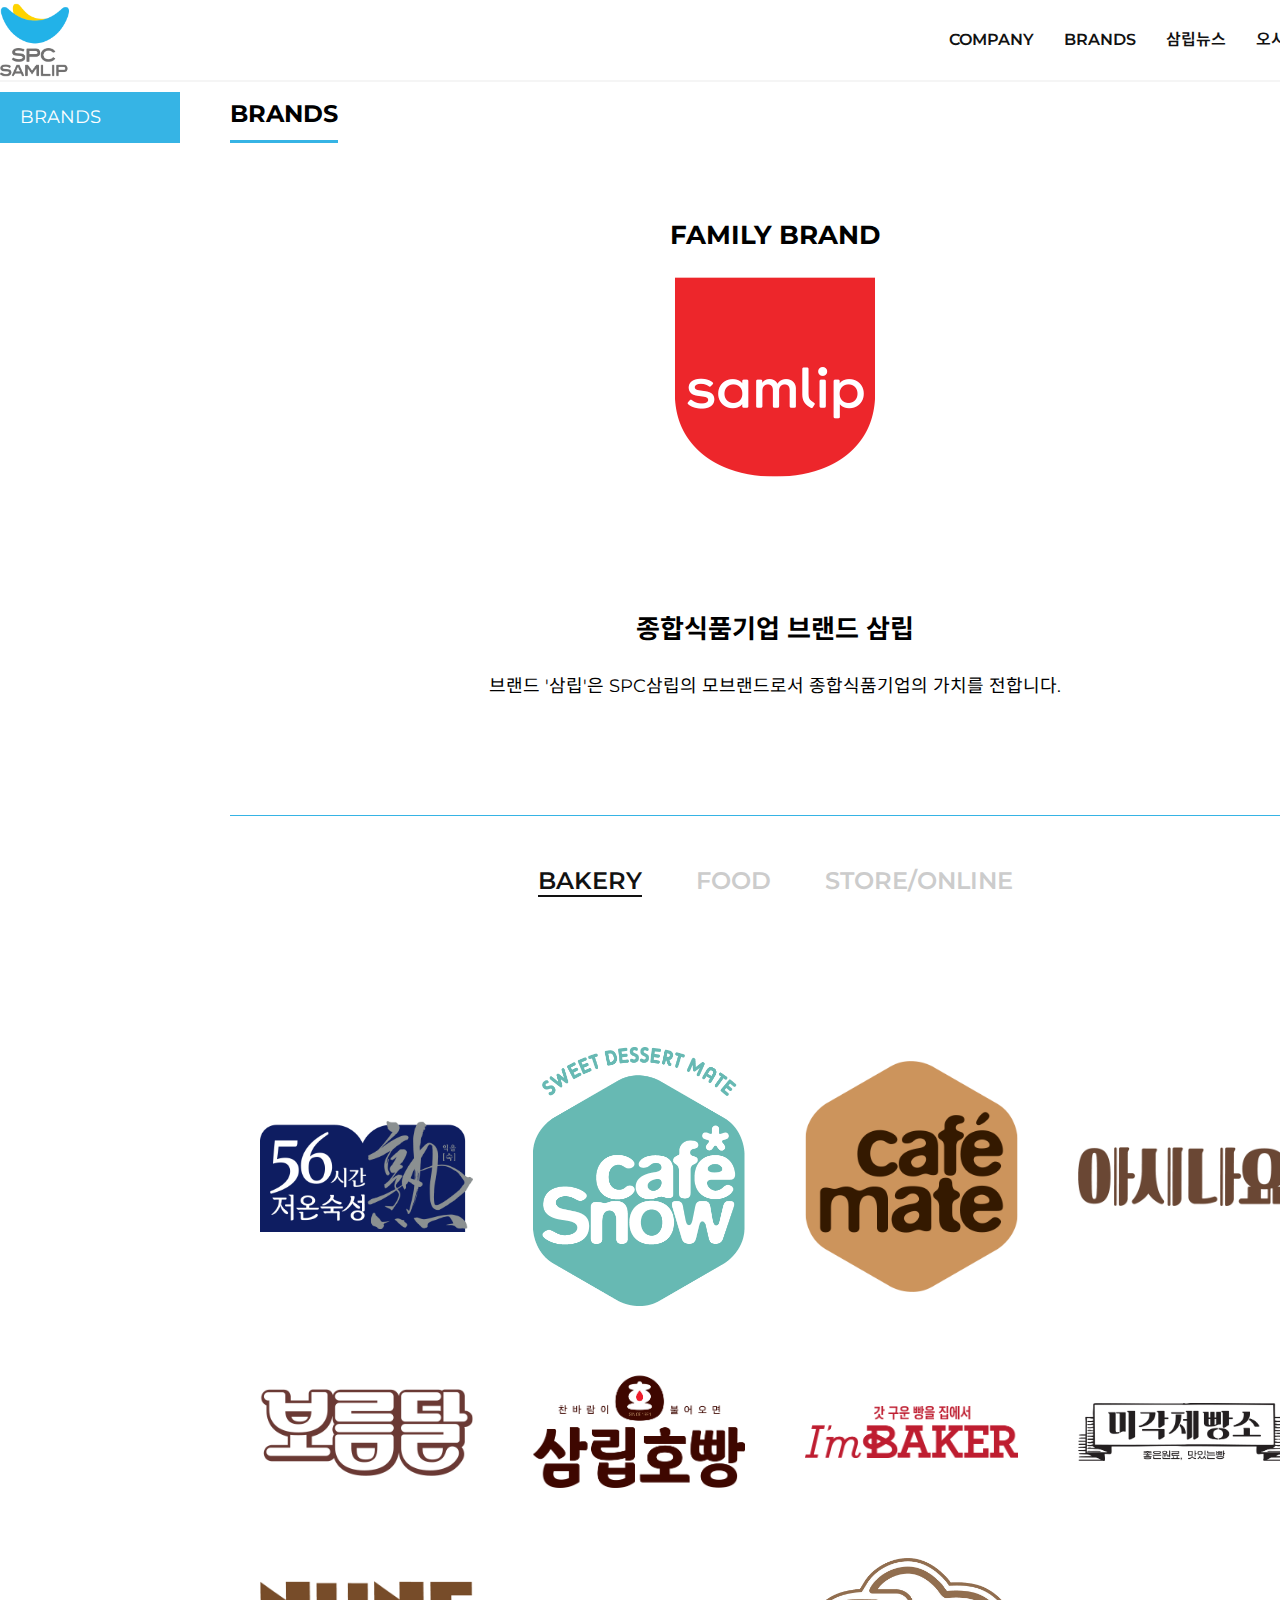
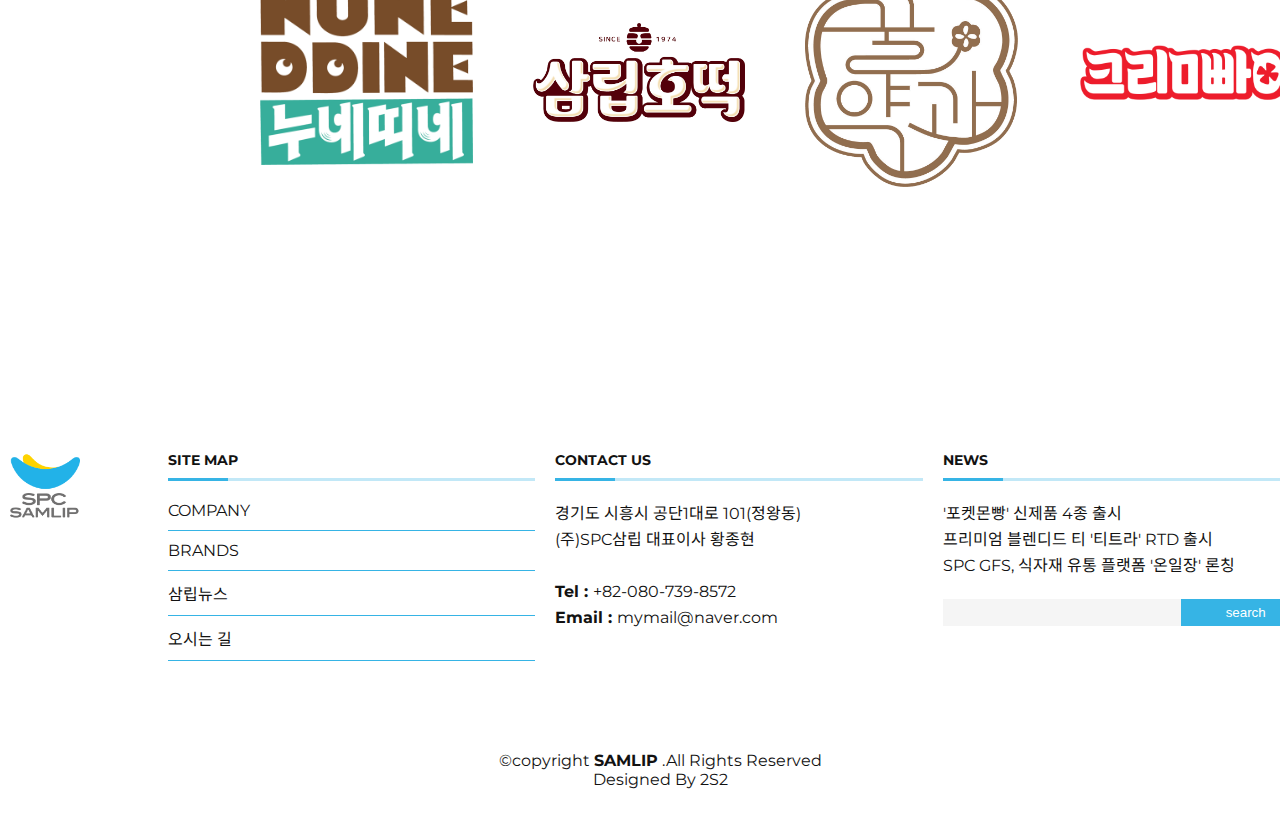
==== commit 0fbfdf0f: "footer" ====
--- a/brands/brands.html
+++ b/brands/brands.html
@@ -246,16 +246,15 @@
             <div class="column">
               <h4>contact us</h4>
               <p>
-                A108 Adam street<br>
-                New York, NY 535022<br>
-                United States<br>
-                <strong>Phone : </strong><a href="tel:+82-10-0000-0000">+82-010-0000-0000</a><br>
+                경기도 시흥시 공단1대로 101(정왕동)<br>
+                (주)SPC삼립 대표이사 황종현<br>
+                <strong><br>Tel : </strong><a href="tel:+82-080-739-8572">+82-080-739-8572</a><br>
                 <strong>Email : </strong><a href="mailto:mymail@naver.com">mymail@naver.com</a>
               </p>
             </div>
             <div class="column news">
               <h4>news</h4>
-              <p>Lorem ipsum dolor sit amet, consectetur adipisicing elit, sed do eiusmod tempor incididunt ut labore et dolore magna aliqua.</p>
+              <p><a href="./community/news.html">'포켓몬빵' 신제품 4종 출시</a><br><a href="./community/news.html">프리미엄 블렌디드 티 '티트라' RTD 출시</a><br><a href="./community/news.html">SPC GFS, 식자재 유통 플랫폼 '온일장' 론칭</a></p>
               <form>
                 <input type="text" name="search"><input type="submit" value="search">
                 <!-- input한줄 띄우고 하면 공백생김 -->
@@ -267,10 +266,10 @@
       <!-- footer하단영역 -->
       <div class="container">
         <div class="copyright">
-          &copy;copyright <strong>MyPage</strong> .All Rights Reserved
+          &copy;copyright <strong>SAMLIP</strong> .All Rights Reserved
         </div>
         <div class="credits">
-          Designed By <a href="mailto:5446911s2@daum.net">MySelf</a>
+          Designed By <a href="mailto:5446911s2@daum.net">2S2</a>
         </div>
       </div>
     </footer>
